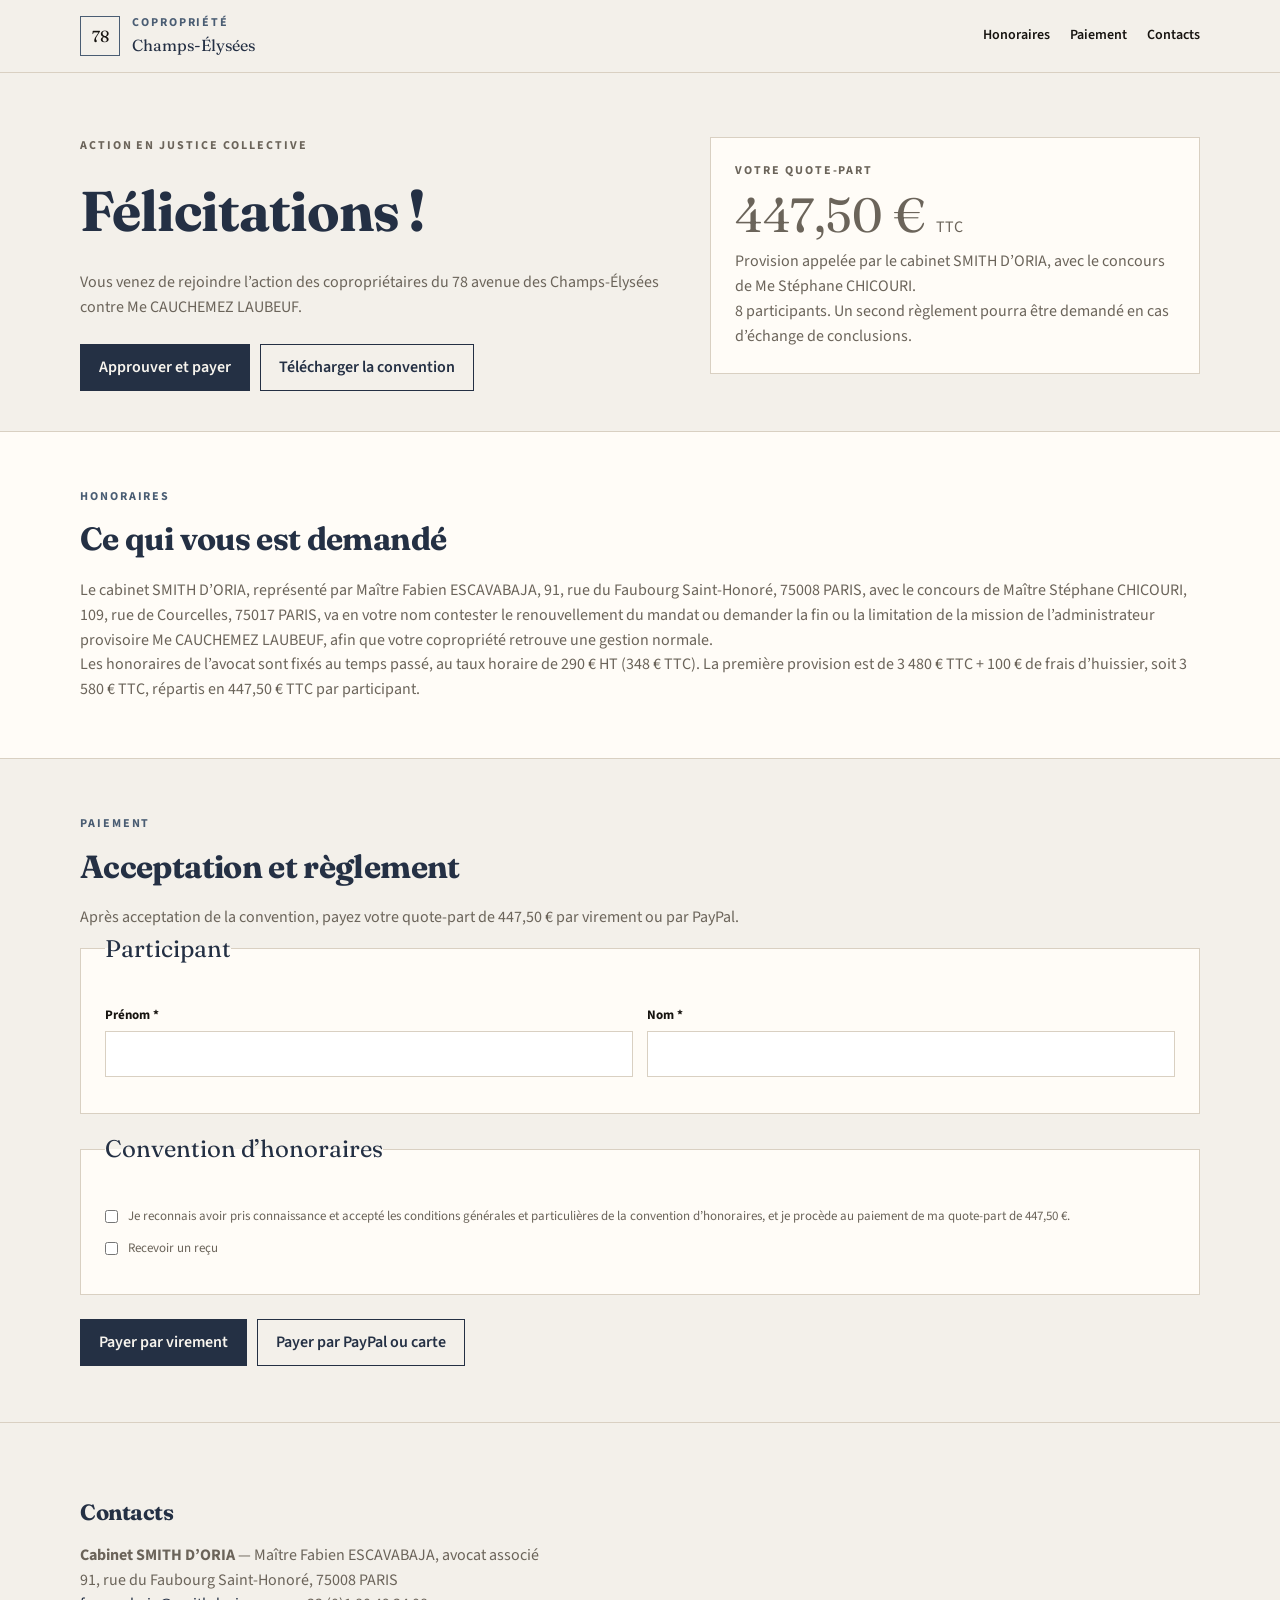
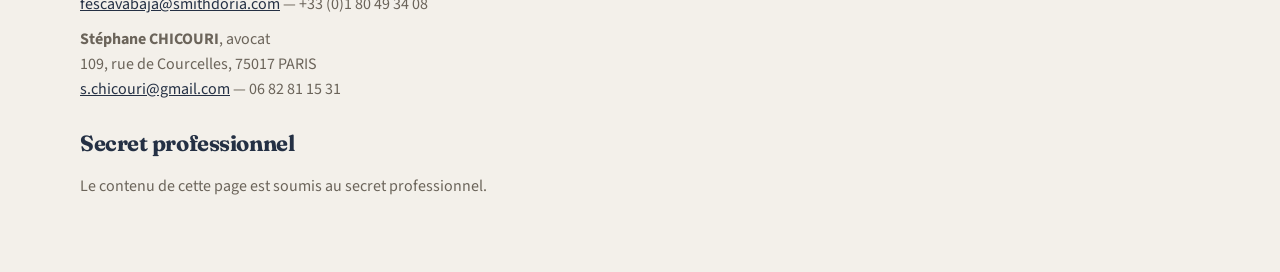
==== index.html @ 37df222b "Add files via upload" ====
<!DOCTYPE html>
<html lang="fr">
<head>
  <meta charset="UTF-8" />
  <meta name="viewport" content="width=device-width, initial-scale=1" />
  <title>Félicitations — honoraires et paiement — 78 avenue des Champs-Élysées</title>
  <link rel="preconnect" href="https://fonts.googleapis.com" />
  <link rel="preconnect" href="https://fonts.gstatic.com" crossorigin />
  <link href="https://fonts.googleapis.com/css2?family=Fraunces:opsz,wght@9..144,500;9..144,600;9..144,700&family=Source+Sans+3:wght@400;500;600;700&display=swap" rel="stylesheet" />
  <link rel="stylesheet" href="styles.css" />
</head>
<body>
  <header class="topbar">
    <div class="wrap topbar-inner">
      <div class="brand">
        <span class="brand-mark">78</span>
        <div>
          <p class="brand-kicker">Copropriété</p>
          <p class="brand-name">Champs-Élysées</p>
        </div>
      </div>
      <nav class="nav">
        <a href="#honoraires">Honoraires</a>
        <a href="#paiement">Paiement</a>
        <a href="#contacts">Contacts</a>
      </nav>
    </div>
  </header>

  <main>
    <section class="hero wrap">
      <div>
        <p class="eyebrow">Action en justice collective</p>
        <h1>Félicitations !</h1>
        <p class="lead">Vous venez de rejoindre l’action des copropriétaires du 78 avenue des Champs-Élysées contre Me CAUCHEMEZ LAUBEUF.</p>
        <div class="actions">
          <a class="btn" href="#paiement">Approuver et payer</a>
          <a class="btn btn-ghost" href="convention-honoraires.pdf" download>Télécharger la convention</a>
        </div>
      </div>
      <aside class="card">
        <p class="eyebrow">Votre quote-part</p>
        <p class="amount">447,50 € <span>TTC</span></p>
        <p>Provision appelée par le cabinet SMITH D’ORIA, avec le concours de Me Stéphane CHICOURI.</p>
        <p>8 participants. Un second règlement pourra être demandé en cas d’échange de conclusions.</p>
      </aside>
    </section>

    <section id="honoraires" class="band">
      <div class="wrap">
        <p class="eyebrow">Honoraires</p>
        <h2>Ce qui vous est demandé</h2>
        <p class="lead">Le cabinet SMITH D’ORIA, représenté par Maître Fabien ESCAVABAJA, 91, rue du Faubourg Saint-Honoré, 75008 PARIS, avec le concours de Maître Stéphane CHICOURI, 109, rue de Courcelles, 75017 PARIS, va en votre nom contester le renouvellement du mandat ou demander la fin ou la limitation de la mission de l’administrateur provisoire Me CAUCHEMEZ LAUBEUF, afin que votre copropriété retrouve une gestion normale.</p>
        <p class="lead">Les honoraires de l’avocat sont fixés au temps passé, au taux horaire de 290 € HT (348 € TTC). La première provision est de 3 480 € TTC + 100 € de frais d’huissier, soit 3 580 € TTC, répartis en 447,50 € TTC par participant.</p>
      </div>
    </section>

    <section id="paiement" class="wrap form-section">
      <p class="eyebrow">Paiement</p>
      <h2>Acceptation et règlement</h2>
      <p class="lead">Après acceptation de la convention, payez votre quote-part de 447,50 € par virement ou par PayPal.</p>

      <form id="paiement-form" novalidate>
        <fieldset class="card">
          <legend>Participant</legend>
          <div class="grid">
            <label><span>Prénom *</span><input id="prenom" name="prenom" required autocomplete="given-name" /></label>
            <label><span>Nom *</span><input id="nom" name="nom" required autocomplete="family-name" /></label>
          </div>
        </fieldset>

        <fieldset class="card">
          <legend>Convention d’honoraires</legend>
          <label class="check">
            <input id="approuve" type="checkbox" required />
            <span>Je reconnais avoir pris connaissance et accepté les conditions générales et particulières de la convention d’honoraires, et je procède au paiement de ma quote-part de 447,50 €.</span>
          </label>
          <label class="check">
            <input id="recu" type="checkbox" />
            <span>Recevoir un reçu</span>
          </label>
          <label id="bloc-mail" hidden>
            <span>Adresse mail *</span>
            <input id="email" name="email" type="email" autocomplete="email" />
          </label>
        </fieldset>

        <p id="form-error" class="error" hidden></p>
        <div class="actions">
          <button type="button" class="btn" id="btn-virement">Payer par virement</button>
          <button type="button" class="btn btn-ghost" id="btn-paypal">Payer par PayPal ou carte</button>
        </div>
      </form>

      <section id="rib" class="card" hidden>
        <p class="eyebrow">Virement</p>
        <h2>Coordonnées bancaires</h2>
        <p class="lead">Montant : 447,50 €. Indiquez la référence pour que le cabinet identifie votre règlement.</p>
        <dl>
          <dt>Bénéficiaire</dt><dd>SMITH D'ORIA</dd>
          <dt>IBAN</dt><dd id="iban"></dd>
          <dt>BIC</dt><dd>BNPAFRPPPRG</dd>
          <dt>Banque</dt><dd>BNP PARIBAS PARIS MEDICIS — 1, rue de Médicis, 75006 PARIS</dd>
          <dt>Référence</dt><dd id="reference"></dd>
        </dl>
        <div class="actions">
          <a class="btn btn-ghost" href="rib.html" target="_blank" rel="noreferrer">Télécharger le RIB</a>
        </div>
        <p class="note" id="envoi-ok" hidden>Votre acceptation a été transmise au cabinet.</p>
      </section>
    </section>
  </main>

  <footer id="contacts">
    <div class="wrap">
      <h2>Contacts</h2>
      <p><strong>Cabinet SMITH D’ORIA</strong> — Maître Fabien ESCAVABAJA, avocat associé<br />
        91, rue du Faubourg Saint-Honoré, 75008 PARIS<br />
        <a href="mailto:fescavabaja@smithdoria.com">fescavabaja@smithdoria.com</a> — +33 (0)1 80 49 34 08</p>
      <p><strong>Stéphane CHICOURI</strong>, avocat<br />
        109, rue de Courcelles, 75017 PARIS<br />
        <a href="mailto:s.chicouri@gmail.com">s.chicouri@gmail.com</a> — 06 82 81 15 31</p>
      <h2>Secret professionnel</h2>
      <p>Le contenu de cette page est soumis au secret professionnel.</p>
    </div>
  </footer>
  <script src="config.js"></script>
  <script src="app.js"></script>
</body>
</html>
---- styles.css ----
:root {
  --bg: #f3f0ea;
  --fg: #171410;
  --muted: #6b645a;
  --primary: #243044;
  --accent: #4a5d73;
  --card: #fffcf7;
  --border: #d9d0c2;
  --error: #8a2f2f;
}
* { box-sizing: border-box; margin: 0; padding: 0; }
html { scroll-behavior: smooth; }
body {
  font-family: "Source Sans 3", sans-serif;
  background: var(--bg);
  color: var(--fg);
  line-height: 1.55;
}
.wrap { width: min(1120px, calc(100% - 40px)); margin: 0 auto; }
.topbar { position: sticky; top: 0; background: rgba(243,240,234,.9); border-bottom: 1px solid var(--border); backdrop-filter: blur(12px); z-index: 2; }
.topbar-inner { display: flex; align-items: center; justify-content: space-between; min-height: 72px; }
.brand { display: flex; gap: 12px; align-items: center; }
.brand-mark { width: 40px; height: 40px; display: grid; place-items: center; border: 1px solid var(--accent); font-family: Fraunces, serif; }
.brand-kicker, .eyebrow { font-size: 12px; letter-spacing: .16em; text-transform: uppercase; color: var(--accent); font-weight: 700; }
.brand-name, h1, h2, legend { font-family: Fraunces, Georgia, serif; color: var(--primary); }
.nav { display: flex; gap: 20px; }
.nav a { color: var(--fg); text-decoration: none; font-weight: 600; font-size: 14px; }
.hero { display: grid; grid-template-columns: 1.1fr .9fr; gap: 32px; padding: 64px 0 40px; align-items: start; }
h1 { font-size: clamp(36px, 5vw, 56px); margin: 12px 0 16px; letter-spacing: -0.02em; }
h2 { font-size: 32px; margin: 8px 0 14px; letter-spacing: -0.02em; }
.lead, .hero p { color: var(--muted); }
.actions { display: flex; flex-wrap: wrap; gap: 10px; margin-top: 24px; }
.btn {
  display: inline-flex; align-items: center; justify-content: center;
  min-height: 44px; padding: 10px 18px; border: 1px solid var(--primary);
  background: var(--primary); color: #f7f4ee; text-decoration: none; font: inherit; font-weight: 600; cursor: pointer;
}
.btn-ghost { background: transparent; color: var(--primary); }
.btn:disabled { opacity: .45; cursor: not-allowed; }
.card { background: var(--card); border: 1px solid var(--border); padding: 24px; }
.band { background: var(--card); border-top: 1px solid var(--border); border-bottom: 1px solid var(--border); padding: 56px 0; }
.form-section { padding: 56px 0; }
fieldset { border: 0; margin: 0 0 16px; }
legend { font-size: 24px; margin-bottom: 14px; }
.grid { display: grid; grid-template-columns: 1fr 1fr; gap: 14px; }
label { display: flex; flex-direction: column; gap: 6px; margin-bottom: 12px; font-size: 13px; font-weight: 700; }
input { font: inherit; font-weight: 400; padding: 12px; border: 1px solid var(--border); background: #fff; width: 100%; }
.check { flex-direction: row; gap: 10px; font-weight: 400; color: var(--muted); align-items: flex-start; }
.check input { width: auto; margin-top: 4px; }
[hidden] { display: none !important; }
.error { color: var(--error); font-weight: 600; }
.amount { font-family: Fraunces, Georgia, serif; font-size: 48px; color: var(--primary); line-height: 1.1; margin: 8px 0; }
.amount span { font-family: "Source Sans 3", sans-serif; font-size: 16px; color: var(--muted); }
.note { color: var(--muted); }
dl { display: grid; grid-template-columns: 140px 1fr; gap: 8px 12px; margin-top: 12px; }
dt { color: var(--muted); font-size: 13px; font-weight: 700; }
footer { border-top: 1px solid var(--border); padding: 48px 0 64px; color: var(--muted); }
footer h2 { font-size: 22px; margin-top: 24px; }
footer p { margin-bottom: 10px; }
footer a { color: var(--primary); }
@media (max-width: 800px) {
  .hero, .grid, dl { grid-template-columns: 1fr; }
  .nav { display: none; }
}
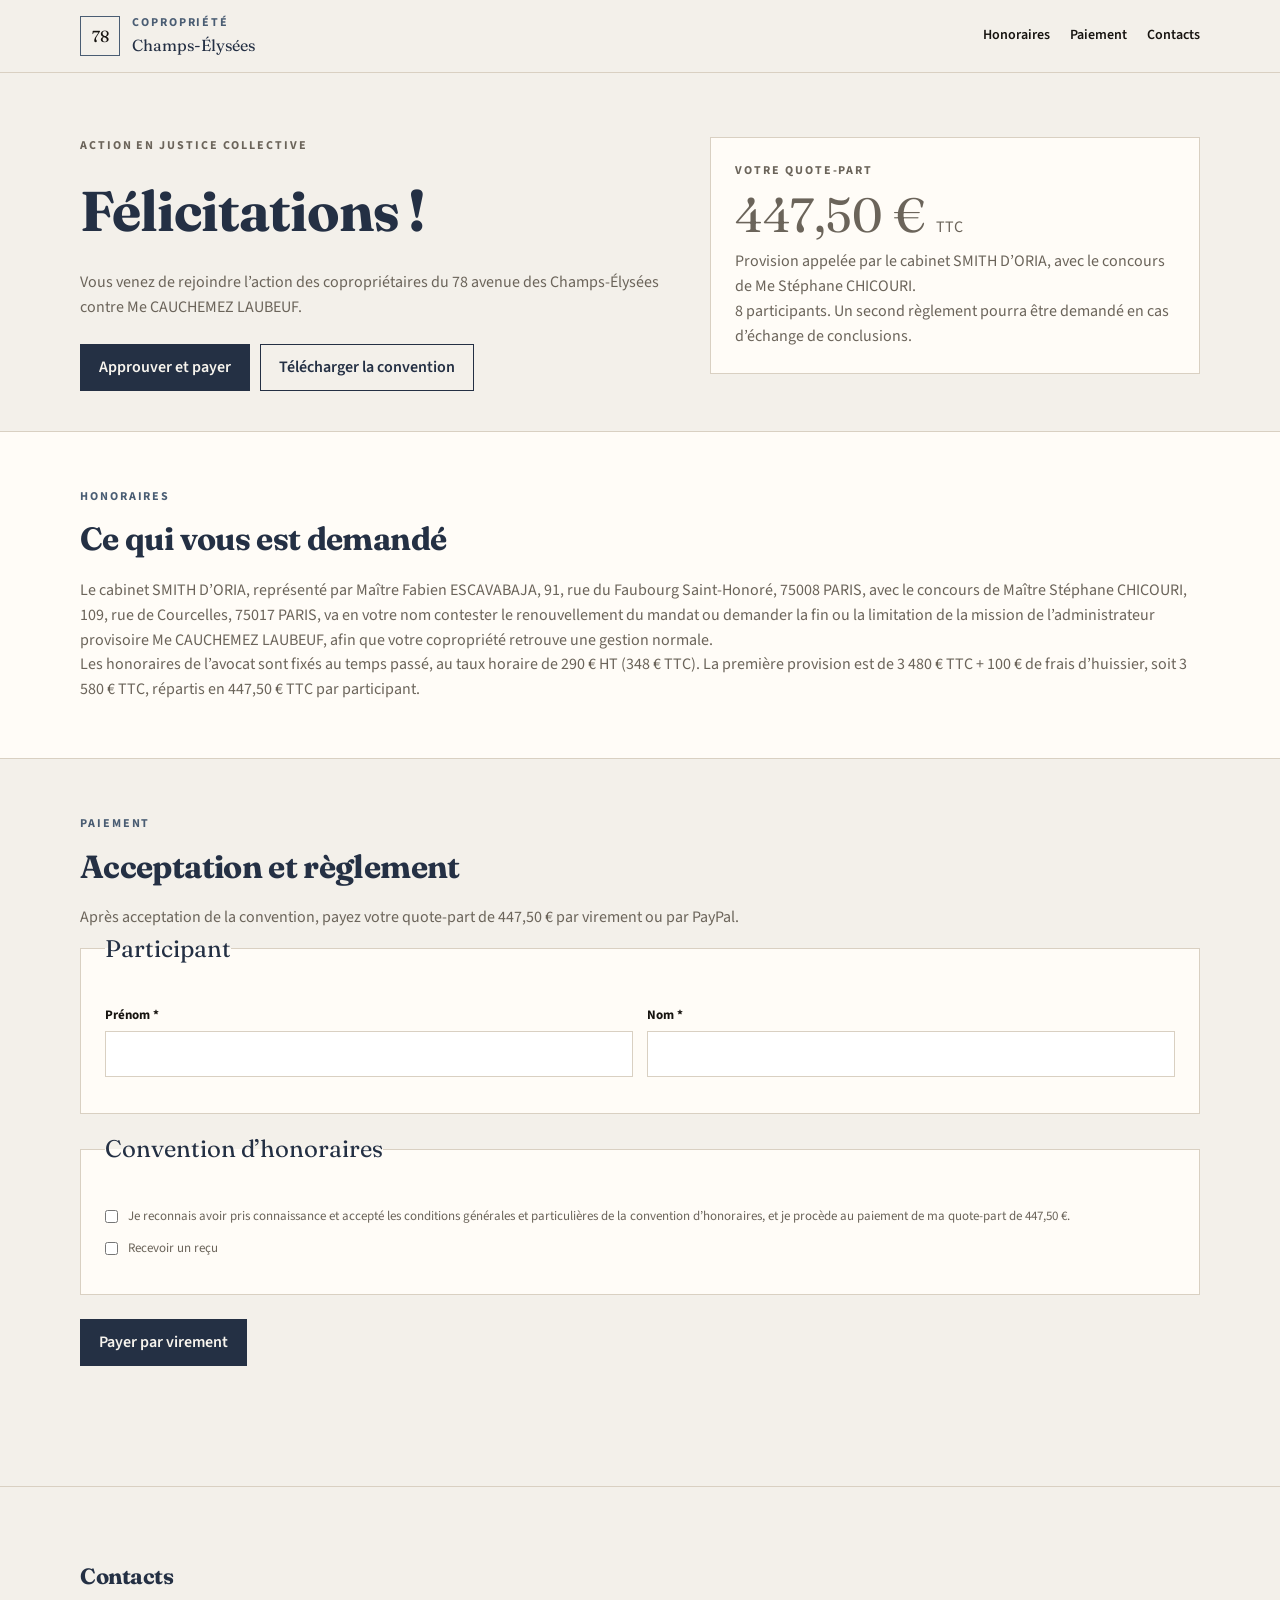
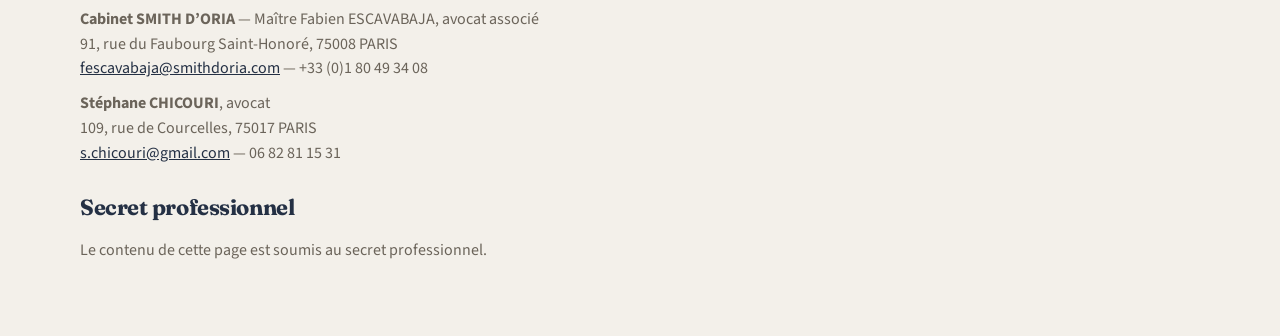
==== commit bd05ebbd: "Add files via upload" ====
--- a/index.html
+++ b/index.html
@@ -8,6 +8,7 @@
   <link rel="preconnect" href="https://fonts.gstatic.com" crossorigin />
   <link href="https://fonts.googleapis.com/css2?family=Fraunces:opsz,wght@9..144,500;9..144,600;9..144,700&family=Source+Sans+3:wght@400;500;600;700&display=swap" rel="stylesheet" />
   <link rel="stylesheet" href="styles.css" />
+  <script src="https://www.paypal.com/sdk/js?client-id=BAAOB1_tBl9zYuJhe83zA5xntvOiDn7AwA9xcJl96wZVvv9Oe9bH2PhPWwYqoUZL1Y3FKamo5aXuUHlG_w&components=hosted-buttons&disable-funding=venmo&currency=EUR"></script>
 </head>
 <body>
   <header class="topbar">
@@ -88,8 +89,8 @@
         <p id="form-error" class="error" hidden></p>
         <div class="actions">
           <button type="button" class="btn" id="btn-virement">Payer par virement</button>
-          <button type="button" class="btn btn-ghost" id="btn-paypal">Payer par PayPal ou carte</button>
         </div>
+        <div id="paypal-container-E3BCD2X5R73R4" class="paypal-slot"></div>
       </form>
 
       <section id="rib" class="card" hidden>
@@ -126,5 +127,10 @@
   </footer>
   <script src="config.js"></script>
   <script src="app.js"></script>
+  <script>
+    paypal.HostedButtons({
+      hostedButtonId: "E3BCD2X5R73R4",
+    }).render("#paypal-container-E3BCD2X5R73R4");
+  </script>
 </body>
 </html>
--- a/styles.css
+++ b/styles.css
@@ -52,6 +52,7 @@
 .amount { font-family: Fraunces, Georgia, serif; font-size: 48px; color: var(--primary); line-height: 1.1; margin: 8px 0; }
 .amount span { font-family: "Source Sans 3", sans-serif; font-size: 16px; color: var(--muted); }
 .note { color: var(--muted); }
+.paypal-slot { margin-top: 16px; max-width: 320px; min-height: 48px; }
 dl { display: grid; grid-template-columns: 140px 1fr; gap: 8px 12px; margin-top: 12px; }
 dt { color: var(--muted); font-size: 13px; font-weight: 700; }
 footer { border-top: 1px solid var(--border); padding: 48px 0 64px; color: var(--muted); }
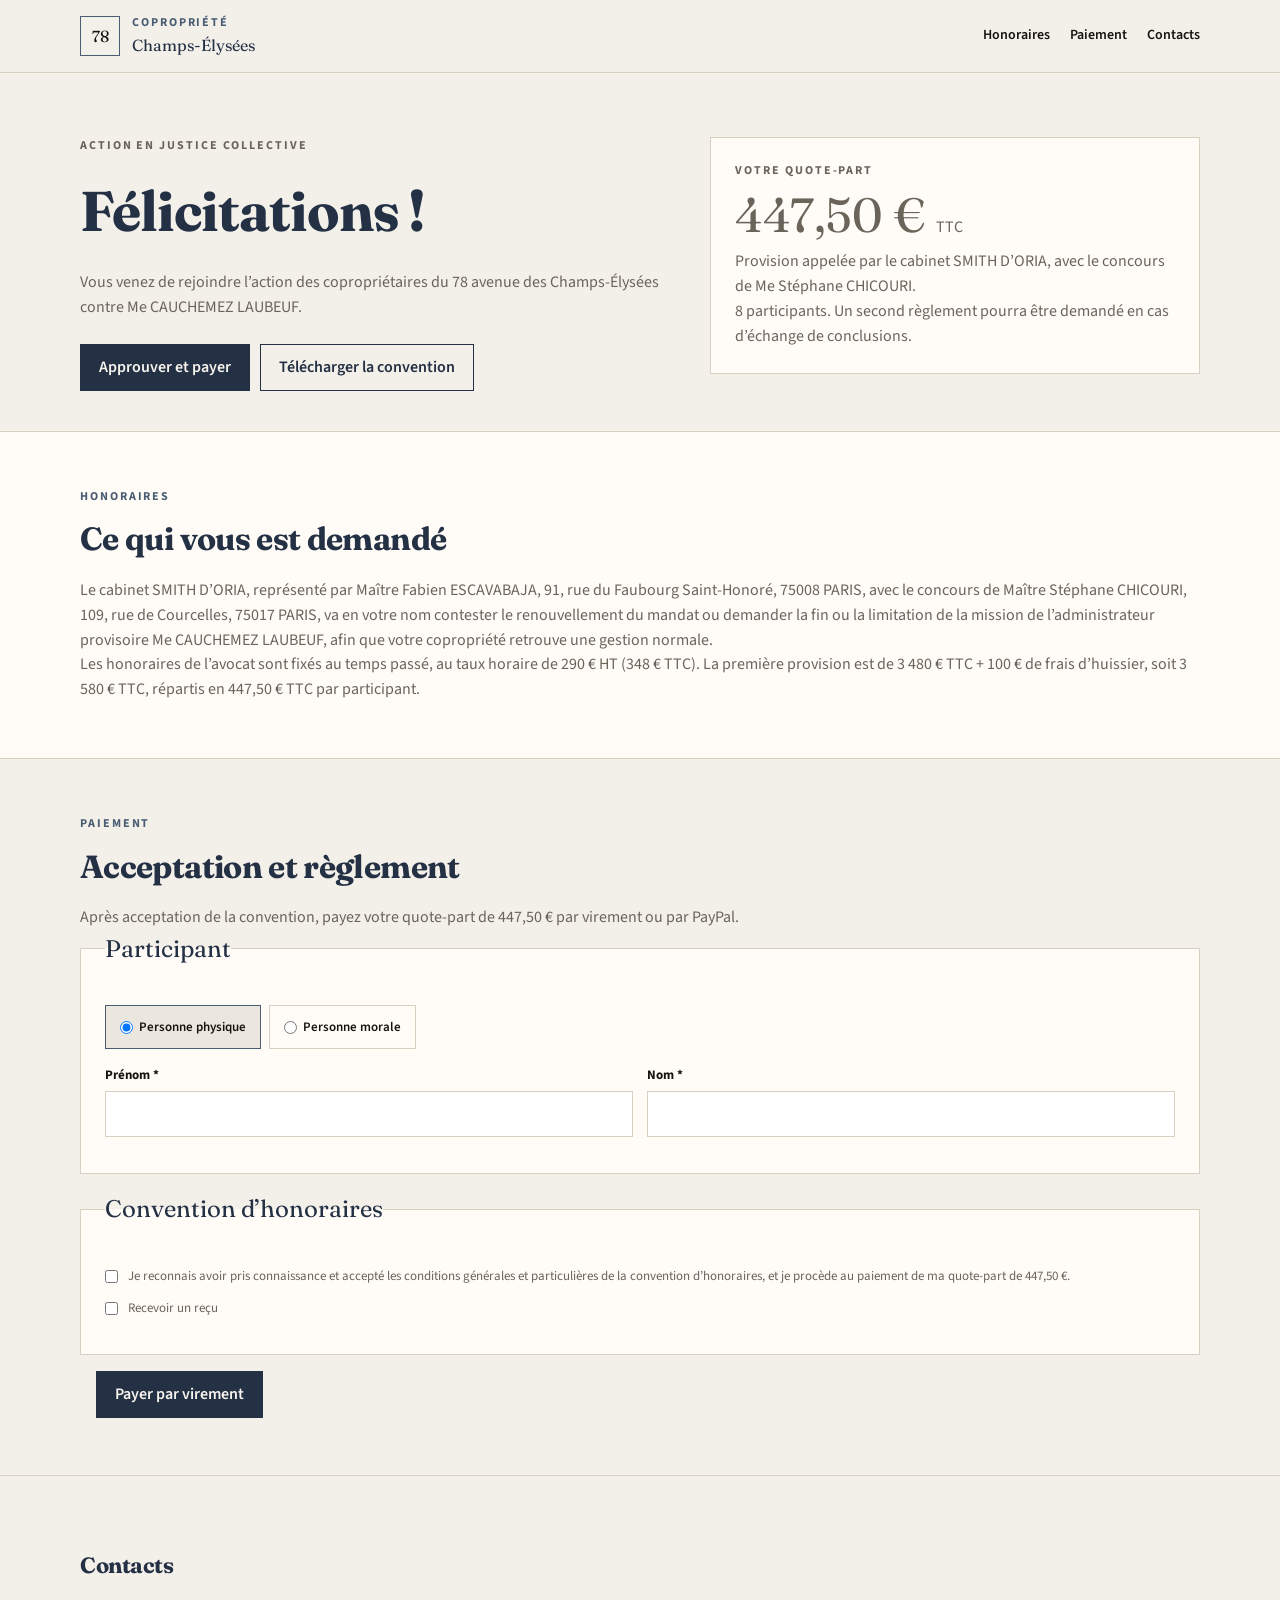
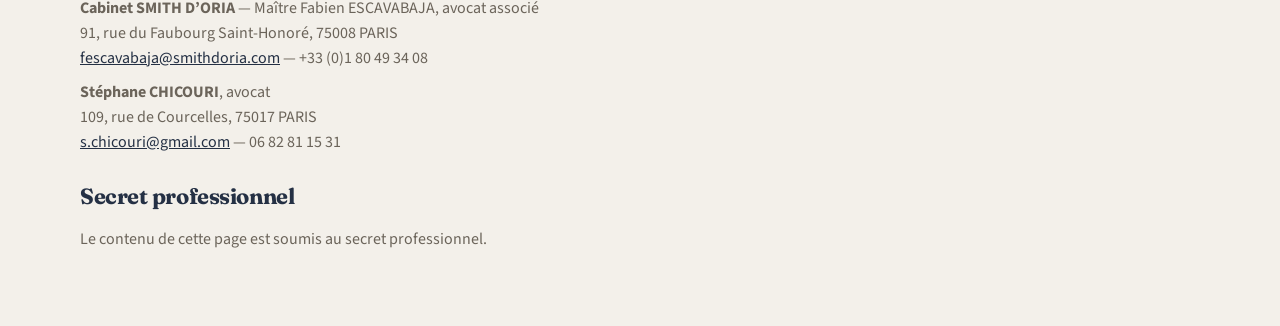
==== commit b629b16a: "Add files via upload" ====
--- a/index.html
+++ b/index.html
@@ -64,9 +64,16 @@
       <form id="paiement-form" novalidate>
         <fieldset class="card">
           <legend>Participant</legend>
-          <div class="grid">
+          <div class="chips">
+            <label class="chip"><input type="radio" name="qualite" value="physique" checked /> Personne physique</label>
+            <label class="chip"><input type="radio" name="qualite" value="morale" /> Personne morale</label>
+          </div>
+          <div id="zone-physique" class="grid">
             <label><span>Prénom *</span><input id="prenom" name="prenom" required autocomplete="given-name" /></label>
             <label><span>Nom *</span><input id="nom" name="nom" required autocomplete="family-name" /></label>
+          </div>
+          <div id="zone-morale" hidden>
+            <label><span>Dénomination sociale *</span><input id="denomination" name="denomination" autocomplete="organization" /></label>
           </div>
         </fieldset>
 
@@ -87,10 +94,10 @@
         </fieldset>
 
         <p id="form-error" class="error" hidden></p>
-        <div class="actions">
+        <div class="pay-row">
+          <div id="paypal-container-E3BCD2X5R73R4" class="paypal-slot"></div>
           <button type="button" class="btn" id="btn-virement">Payer par virement</button>
         </div>
-        <div id="paypal-container-E3BCD2X5R73R4" class="paypal-slot"></div>
       </form>
 
       <section id="rib" class="card" hidden>
--- a/styles.css
+++ b/styles.css
@@ -52,7 +52,12 @@
 .amount { font-family: Fraunces, Georgia, serif; font-size: 48px; color: var(--primary); line-height: 1.1; margin: 8px 0; }
 .amount span { font-family: "Source Sans 3", sans-serif; font-size: 16px; color: var(--muted); }
 .note { color: var(--muted); }
-.paypal-slot { margin-top: 16px; max-width: 320px; min-height: 48px; }
+.chips { display: flex; flex-wrap: wrap; gap: 8px; margin-bottom: 16px; }
+.chip { flex-direction: row; align-items: center; border: 1px solid var(--border); padding: 10px 14px; min-height: 44px; margin: 0; font-weight: 600; }
+.chip input { width: auto; }
+.chip:has(input:checked) { border-color: var(--accent); background: #ece7de; }
+.pay-row { display: flex; flex-wrap: wrap; align-items: center; gap: 16px; margin-top: 8px; }
+.paypal-slot { margin-top: 0; max-width: 320px; min-height: 48px; flex: 0 0 auto; }
 dl { display: grid; grid-template-columns: 140px 1fr; gap: 8px 12px; margin-top: 12px; }
 dt { color: var(--muted); font-size: 13px; font-weight: 700; }
 footer { border-top: 1px solid var(--border); padding: 48px 0 64px; color: var(--muted); }
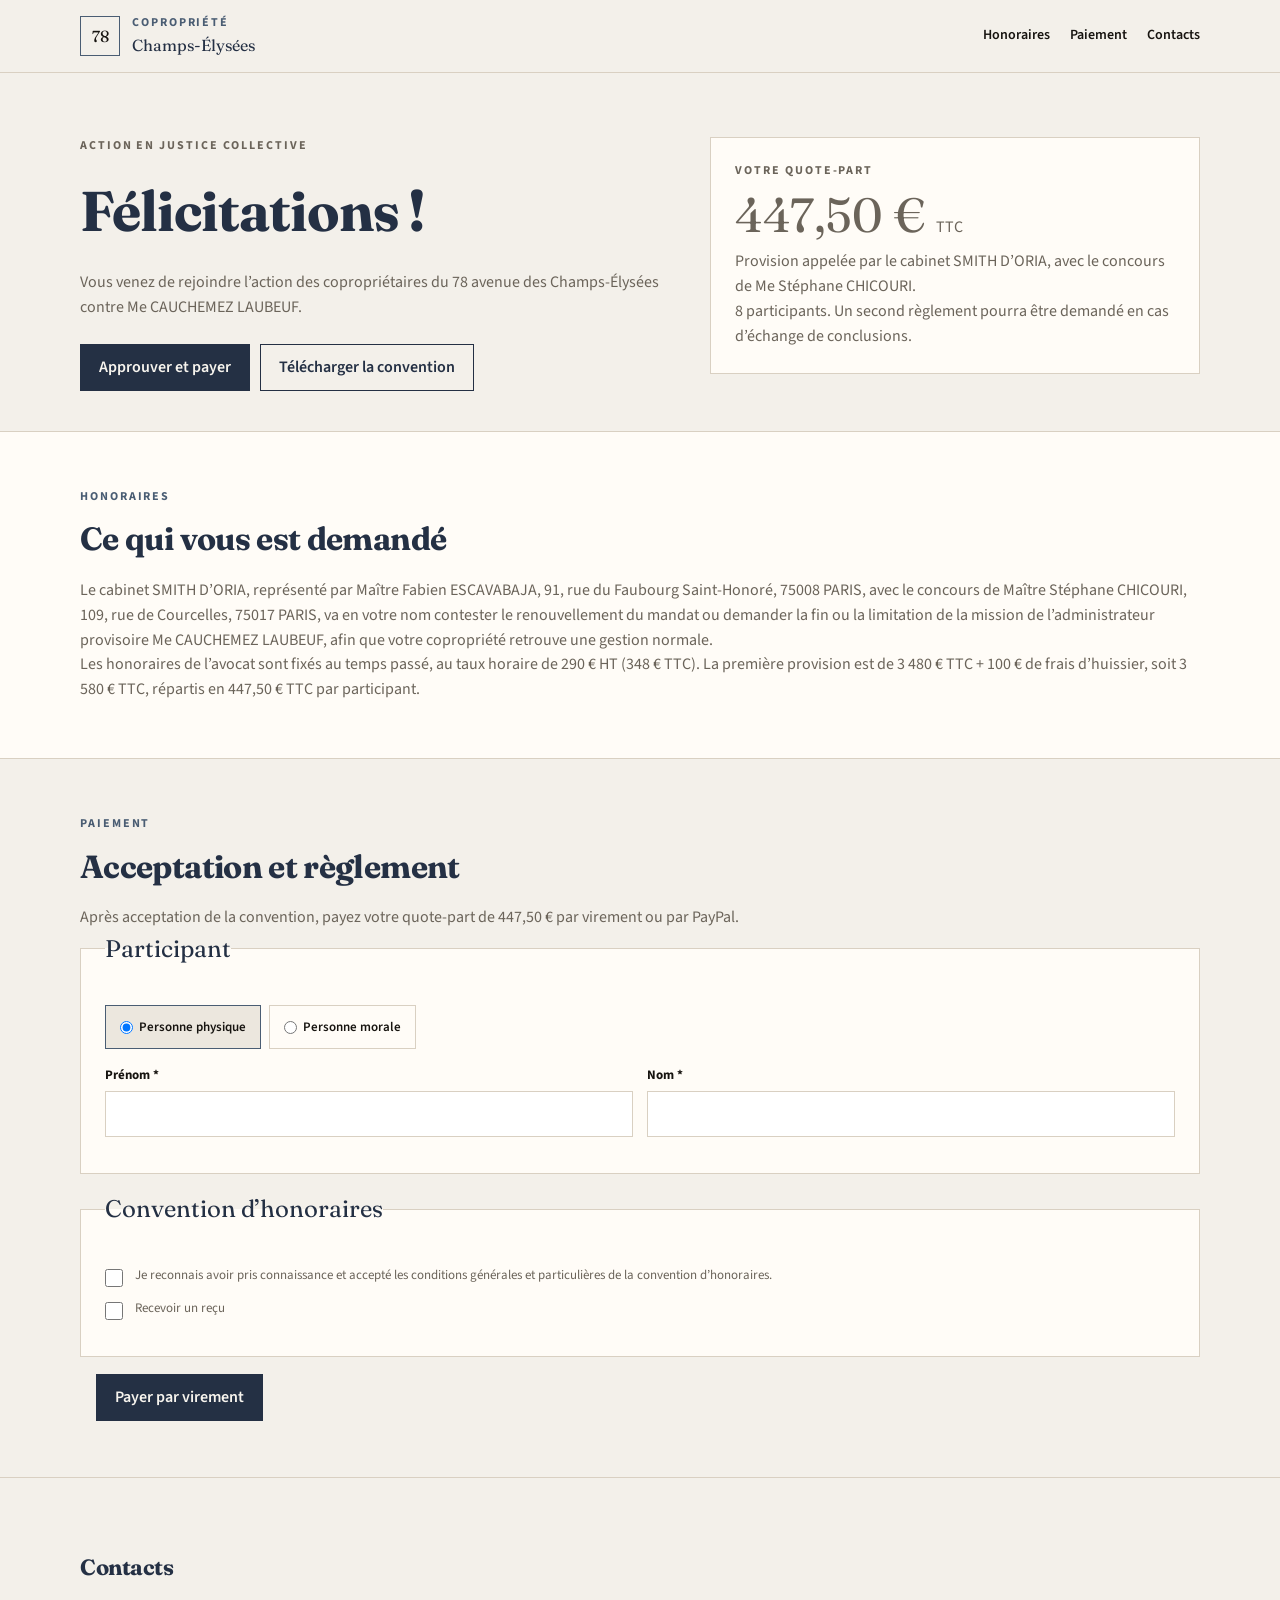
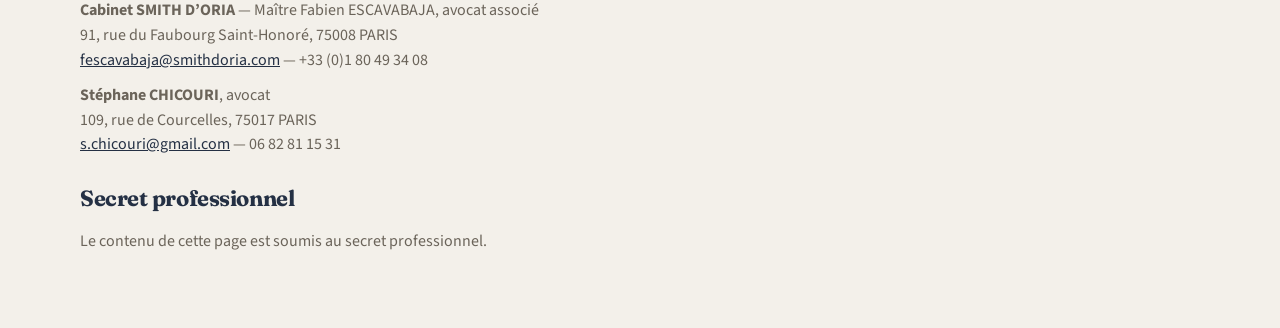
==== commit 40c212cf: "Add files via upload" ====
--- a/index.html
+++ b/index.html
@@ -81,7 +81,7 @@
           <legend>Convention d’honoraires</legend>
           <label class="check">
             <input id="approuve" type="checkbox" required />
-            <span>Je reconnais avoir pris connaissance et accepté les conditions générales et particulières de la convention d’honoraires, et je procède au paiement de ma quote-part de 447,50 €.</span>
+            <span>Je reconnais avoir pris connaissance et accepté les conditions générales et particulières de la convention d’honoraires.</span>
           </label>
           <label class="check">
             <input id="recu" type="checkbox" />
--- a/styles.css
+++ b/styles.css
@@ -45,8 +45,27 @@
 .grid { display: grid; grid-template-columns: 1fr 1fr; gap: 14px; }
 label { display: flex; flex-direction: column; gap: 6px; margin-bottom: 12px; font-size: 13px; font-weight: 700; }
 input { font: inherit; font-weight: 400; padding: 12px; border: 1px solid var(--border); background: #fff; width: 100%; }
-.check { flex-direction: row; gap: 10px; font-weight: 400; color: var(--muted); align-items: flex-start; }
-.check input { width: auto; margin-top: 4px; }
+label.check {
+  display: grid;
+  grid-template-columns: 1.25rem minmax(0, 1fr);
+  column-gap: 10px;
+  align-items: start;
+  width: 100%;
+  font-weight: 400;
+  color: var(--muted);
+}
+label.check input {
+  width: 1.15rem;
+  height: 1.15rem;
+  margin-top: 3px;
+  padding: 0;
+}
+label.check span {
+  display: block;
+  min-width: 0;
+  white-space: normal;
+  line-height: 1.5;
+}
 [hidden] { display: none !important; }
 .error { color: var(--error); font-weight: 600; }
 .amount { font-family: Fraunces, Georgia, serif; font-size: 48px; color: var(--primary); line-height: 1.1; margin: 8px 0; }
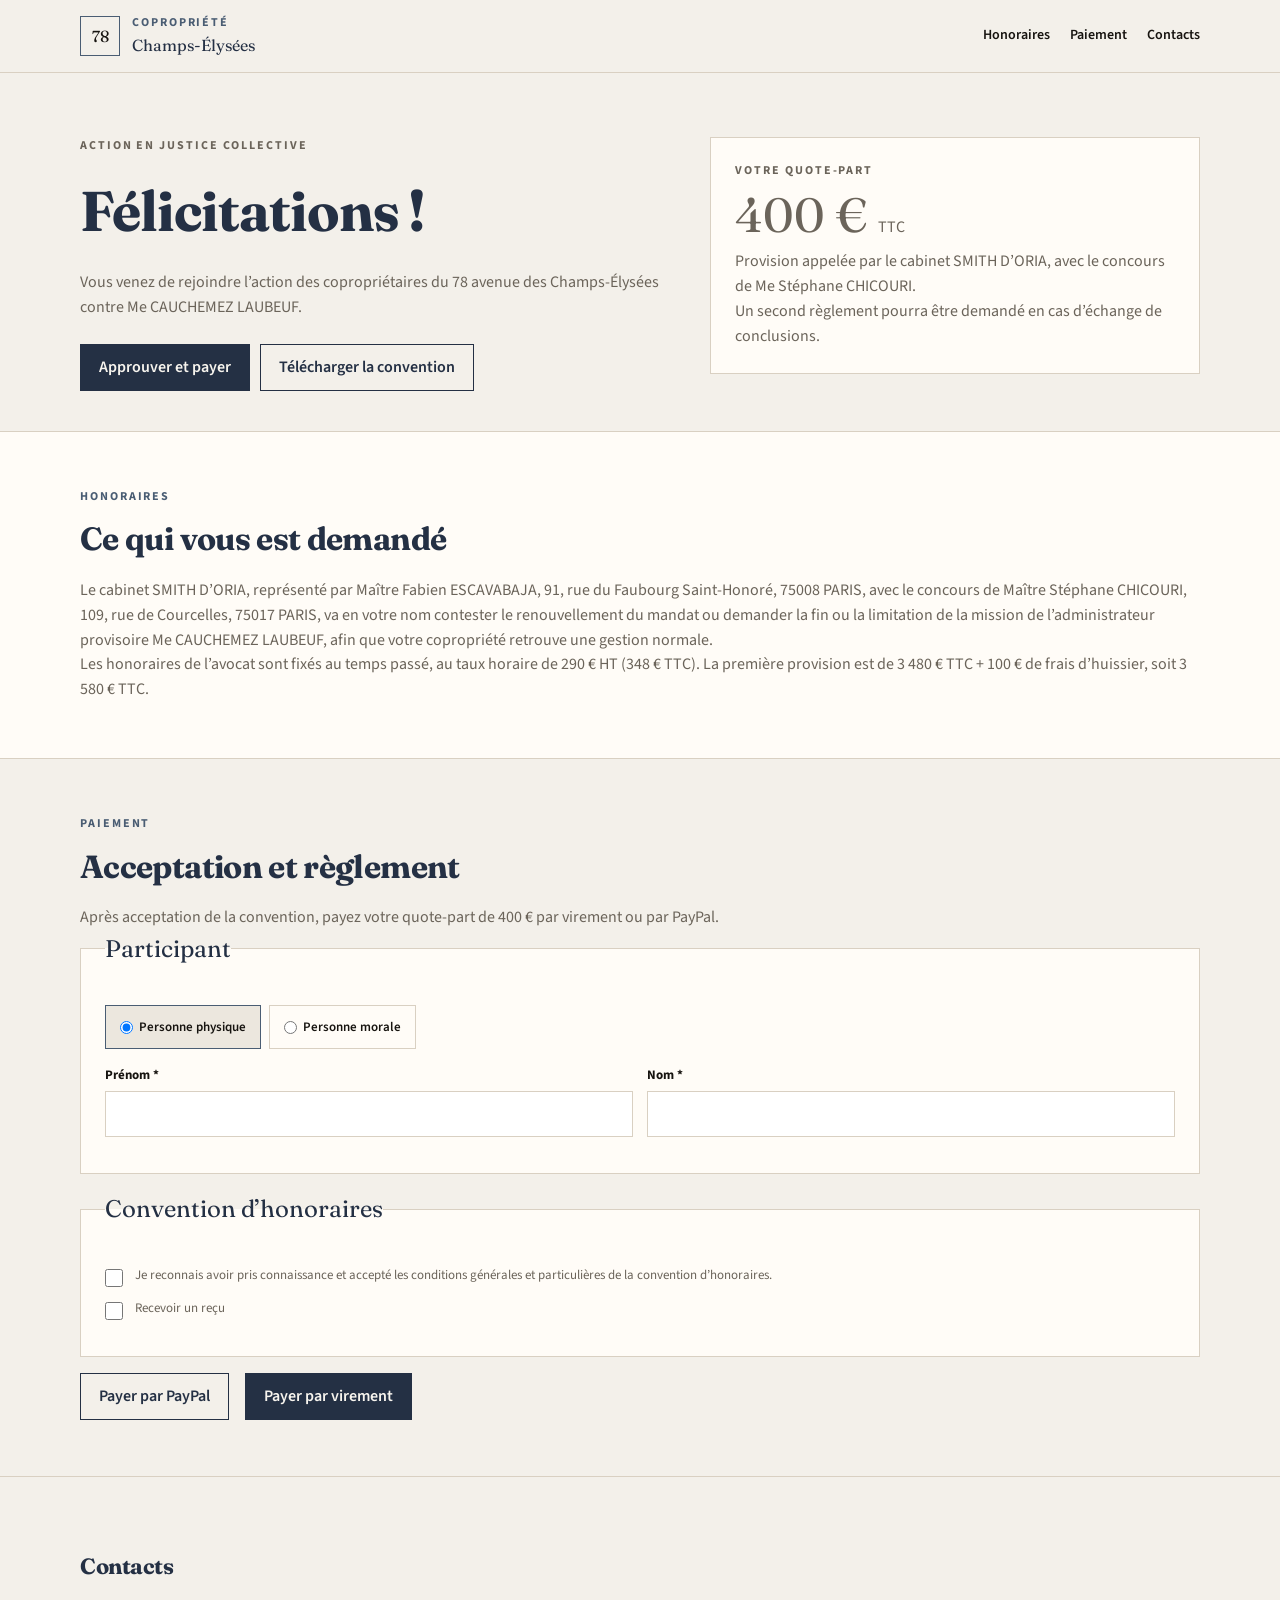
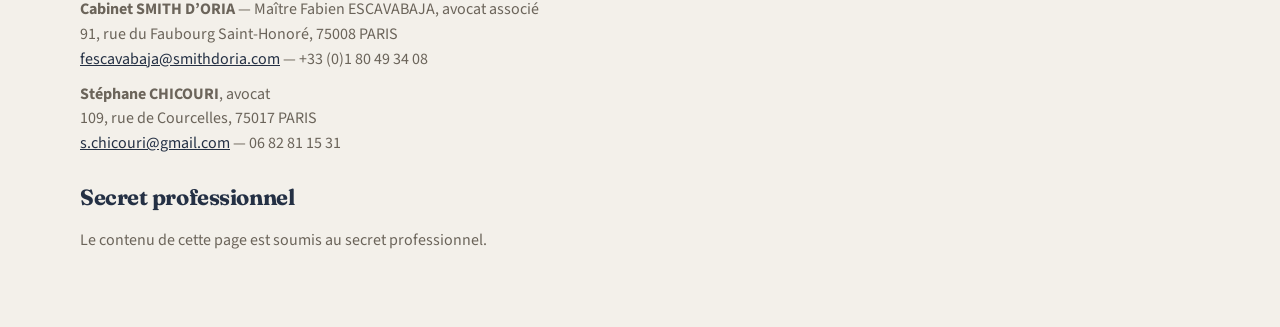
==== commit 91065045: "Add files via upload" ====
--- a/index.html
+++ b/index.html
@@ -8,7 +8,6 @@
   <link rel="preconnect" href="https://fonts.gstatic.com" crossorigin />
   <link href="https://fonts.googleapis.com/css2?family=Fraunces:opsz,wght@9..144,500;9..144,600;9..144,700&family=Source+Sans+3:wght@400;500;600;700&display=swap" rel="stylesheet" />
   <link rel="stylesheet" href="styles.css" />
-  <script src="https://www.paypal.com/sdk/js?client-id=BAAOB1_tBl9zYuJhe83zA5xntvOiDn7AwA9xcJl96wZVvv9Oe9bH2PhPWwYqoUZL1Y3FKamo5aXuUHlG_w&components=hosted-buttons&disable-funding=venmo&currency=EUR"></script>
 </head>
 <body>
   <header class="topbar">
@@ -41,9 +40,9 @@
       </div>
       <aside class="card">
         <p class="eyebrow">Votre quote-part</p>
-        <p class="amount">447,50 € <span>TTC</span></p>
+        <p class="amount">400 € <span>TTC</span></p>
         <p>Provision appelée par le cabinet SMITH D’ORIA, avec le concours de Me Stéphane CHICOURI.</p>
-        <p>8 participants. Un second règlement pourra être demandé en cas d’échange de conclusions.</p>
+        <p>Un second règlement pourra être demandé en cas d’échange de conclusions.</p>
       </aside>
     </section>
 
@@ -52,14 +51,14 @@
         <p class="eyebrow">Honoraires</p>
         <h2>Ce qui vous est demandé</h2>
         <p class="lead">Le cabinet SMITH D’ORIA, représenté par Maître Fabien ESCAVABAJA, 91, rue du Faubourg Saint-Honoré, 75008 PARIS, avec le concours de Maître Stéphane CHICOURI, 109, rue de Courcelles, 75017 PARIS, va en votre nom contester le renouvellement du mandat ou demander la fin ou la limitation de la mission de l’administrateur provisoire Me CAUCHEMEZ LAUBEUF, afin que votre copropriété retrouve une gestion normale.</p>
-        <p class="lead">Les honoraires de l’avocat sont fixés au temps passé, au taux horaire de 290 € HT (348 € TTC). La première provision est de 3 480 € TTC + 100 € de frais d’huissier, soit 3 580 € TTC, répartis en 447,50 € TTC par participant.</p>
+        <p class="lead">Les honoraires de l’avocat sont fixés au temps passé, au taux horaire de 290 € HT (348 € TTC). La première provision est de 3 480 € TTC + 100 € de frais d’huissier, soit 3 580 € TTC.</p>
       </div>
     </section>
 
     <section id="paiement" class="wrap form-section">
       <p class="eyebrow">Paiement</p>
       <h2>Acceptation et règlement</h2>
-      <p class="lead">Après acceptation de la convention, payez votre quote-part de 447,50 € par virement ou par PayPal.</p>
+      <p class="lead">Après acceptation de la convention, payez votre quote-part de 400 € par virement ou par PayPal.</p>
 
       <form id="paiement-form" novalidate>
         <fieldset class="card">
@@ -95,7 +94,7 @@
 
         <p id="form-error" class="error" hidden></p>
         <div class="pay-row">
-          <div id="paypal-container-E3BCD2X5R73R4" class="paypal-slot"></div>
+          <button type="button" class="btn btn-ghost" id="btn-paypal">Payer par PayPal</button>
           <button type="button" class="btn" id="btn-virement">Payer par virement</button>
         </div>
       </form>
@@ -103,7 +102,7 @@
       <section id="rib" class="card" hidden>
         <p class="eyebrow">Virement</p>
         <h2>Coordonnées bancaires</h2>
-        <p class="lead">Montant : 447,50 €. Indiquez la référence pour que le cabinet identifie votre règlement.</p>
+        <p class="lead">Montant : 400 €. Indiquez la référence pour que le cabinet identifie votre règlement.</p>
         <dl>
           <dt>Bénéficiaire</dt><dd>SMITH D'ORIA</dd>
           <dt>IBAN</dt><dd id="iban"></dd>
@@ -134,10 +133,5 @@
   </footer>
   <script src="config.js"></script>
   <script src="app.js"></script>
-  <script>
-    paypal.HostedButtons({
-      hostedButtonId: "E3BCD2X5R73R4",
-    }).render("#paypal-container-E3BCD2X5R73R4");
-  </script>
 </body>
 </html>
--- a/styles.css
+++ b/styles.css
@@ -77,6 +77,12 @@
 .chip:has(input:checked) { border-color: var(--accent); background: #ece7de; }
 .pay-row { display: flex; flex-wrap: wrap; align-items: center; gap: 16px; margin-top: 8px; }
 .paypal-slot { margin-top: 0; max-width: 320px; min-height: 48px; flex: 0 0 auto; }
+#paypal-form-fields-container-E3BCD2X5R73R4 #desc-label,
+#paypal-form-fields-container-E3BCD2X5R73R4 #price-label,
+#paypal-container-E3BCD2X5R73R4 #desc-label,
+#paypal-container-E3BCD2X5R73R4 #price-label {
+  display: none !important;
+}
 dl { display: grid; grid-template-columns: 140px 1fr; gap: 8px 12px; margin-top: 12px; }
 dt { color: var(--muted); font-size: 13px; font-weight: 700; }
 footer { border-top: 1px solid var(--border); padding: 48px 0 64px; color: var(--muted); }
